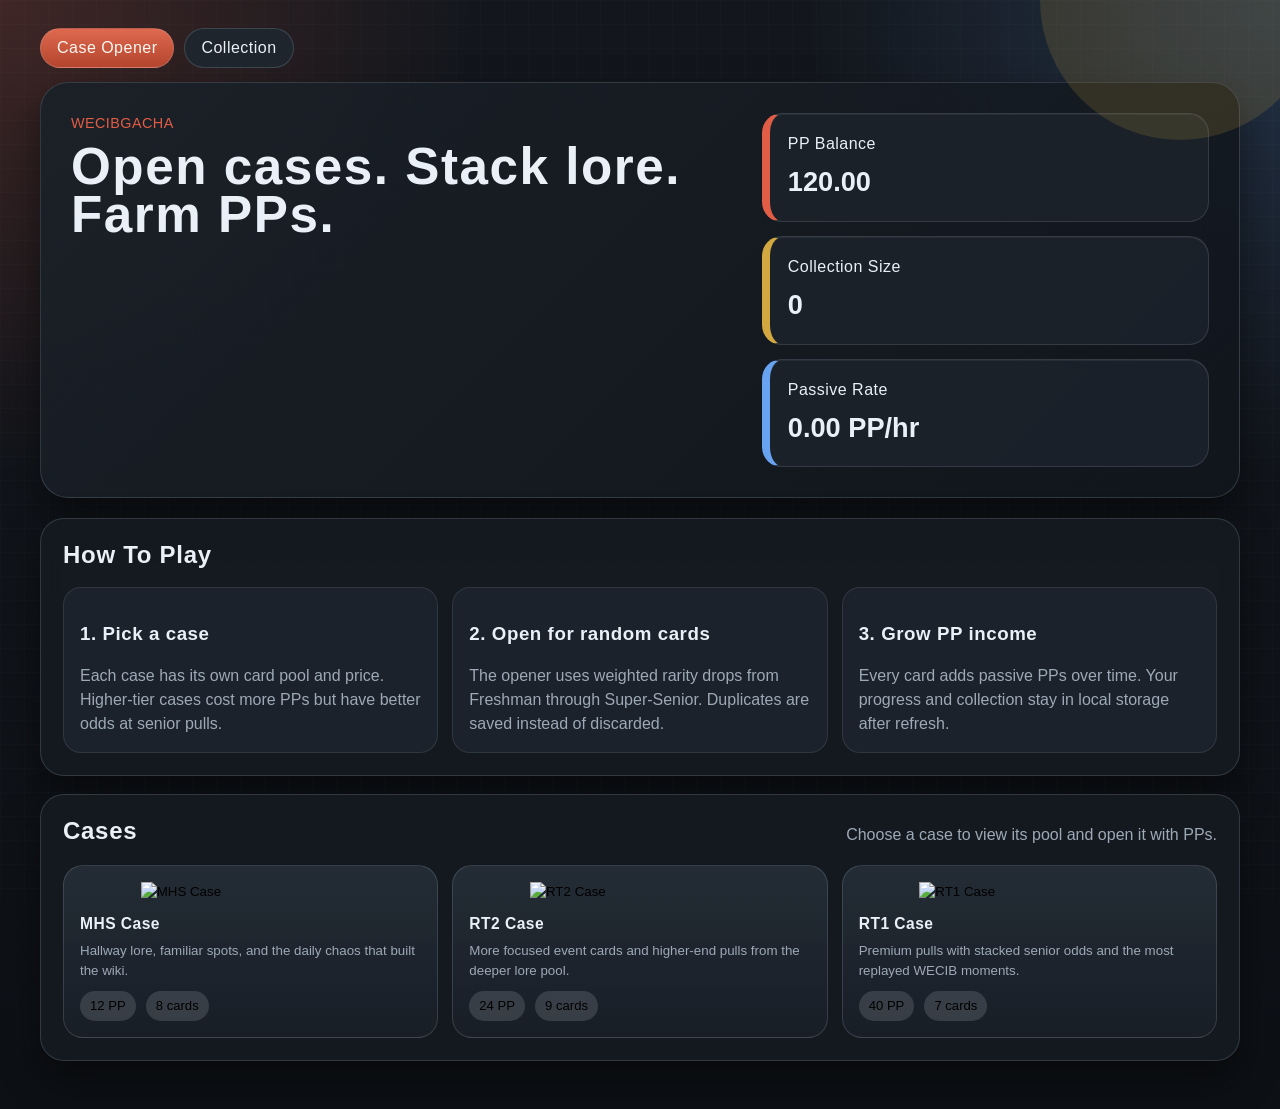
==== index.html @ c0d9b99e "first commit" ====
<!DOCTYPE html>
<html lang="en">
<head>
  <meta charset="UTF-8">
  <meta name="viewport" content="width=device-width, initial-scale=1.0">
  <title>WECIB GACHA</title>
  <link rel="stylesheet" href="style.css">
</head>
<body>
  <div id="app">
    <nav class="top-nav">
      <a class="nav-link is-active" href="index.html">Case Opener</a>
      <a class="nav-link" href="collection.html">Collection</a>
    </nav>

    <header class="hero">
      <div class="hero-copy">
        <p class="eyebrow">WECIBGacha</p>
        <h1>Open cases. Stack lore. Farm PPs.</h1>
      </div>

      <div class="hero-stats">
        <article class="stat-card accent-red">
          <span class="stat-label">PP Balance</span>
          <strong id="balance">120.00</strong>
        </article>
        <article class="stat-card accent-gold">
          <span class="stat-label">Collection Size</span>
          <strong id="inventoryCount">0</strong>
        </article>
        <article class="stat-card accent-blue">
          <span class="stat-label">Passive Rate</span>
          <strong><span id="incomeRate">0.00</span> PP/hr</strong>
        </article>
      </div>
    </header>

    <main class="dashboard">
      <section class="panel tutorial-panel">
        <div class="panel-header">
          <h2>How To Play</h2>
        </div>
        <div class="tutorial-grid">
          <article>
            <h3>1. Pick a case</h3>
            <p>Each case has its own card pool and price. Higher-tier cases cost more PPs but have better odds at senior pulls.</p>
          </article>
          <article>
            <h3>2. Open for random cards</h3>
            <p>The opener uses weighted rarity drops from Freshman through Super-Senior. Duplicates are saved instead of discarded.</p>
          </article>
          <article>
            <h3>3. Grow PP income</h3>
            <p>Every card adds passive PPs over time. Your progress and collection stay in local storage after refresh.</p>
          </article>
        </div>
      </section>

      <section class="panel case-select">
        <div class="panel-header">
          <h2>Cases</h2>
          <p>Choose a case to view its pool and open it with PPs.</p>
        </div>
        <div class="cases" id="cases"></div>
      </section>

      <section class="panel opener-section" id="openerSection" hidden>
        <div class="panel-header split-header">
          <div>
            <h2 id="selectedCaseName"></h2>
            <p id="selectedCaseFlavor" class="case-flavor"></p>
          </div>
          <div class="selected-case-meta">
            <span>Price: <strong><span id="selectedCasePrice"></span> PP</strong></span>
          </div>
        </div>

        <div class="drop-rates-wrap">
          <h3>Drop Rates</h3>
          <div class="drop-rates" id="dropRates"></div>
        </div>

        <p class="status-message" id="statusMessage">Pick a case to start opening.</p>

        <div class="roulette-container">
          <div class="roulette-marker"></div>
          <div class="roulette-strip" id="rouletteStrip"></div>
        </div>

        <div class="controls">
          <button id="openBtn" class="btn btn-open">Open Case</button>
          <button id="backBtn" class="btn btn-back">Back To Cases</button>
        </div>

        <div class="won-item" id="wonItem" hidden>
          <h3>Latest Pull</h3>
          <div class="won-item-card" id="wonItemCard"></div>
        </div>
      </section>
    </main>
  </div>
  <script src="storage.js"></script>
  <script src="case.js"></script>
</body>
</html>
---- style.css ----
:root {
  --bg: #111418;
  --surface: rgba(22, 27, 33, 0.9);
  --surface-strong: rgba(28, 34, 42, 0.96);
  --ink: #eaf0f7;
  --muted: #9da9b7;
  --line: rgba(183, 200, 219, 0.18);
  --shadow: 0 18px 40px rgba(0, 0, 0, 0.45);
  --red: #e15d45;
  --gold: #d3a841;
  --blue: #68a3f2;
}

* {
  box-sizing: border-box;
}

body {
  margin: 0;
  min-height: 100vh;
  color: var(--ink);
  font-family: Verdana, Geneva, sans-serif;
  background:
    radial-gradient(circle at top left, rgba(225, 93, 69, 0.22), transparent 28%),
    radial-gradient(circle at top right, rgba(104, 163, 242, 0.2), transparent 28%),
    linear-gradient(180deg, #13171d 0%, #0d1015 100%);
}

body::before {
  content: '';
  position: fixed;
  inset: 0;
  pointer-events: none;
  background-image: linear-gradient(rgba(234, 240, 247, 0.04) 1px, transparent 1px), linear-gradient(90deg, rgba(234, 240, 247, 0.04) 1px, transparent 1px);
  background-size: 24px 24px;
  opacity: 0.45;
}

#app {
  position: relative;
  width: min(1200px, calc(100% - 32px));
  margin: 0 auto;
  padding: 28px 0 48px;
}

.top-nav {
  display: flex;
  gap: 10px;
  margin-bottom: 14px;
}

.nav-link {
  padding: 10px 16px;
  border: 1px solid rgba(183, 200, 219, 0.2);
  border-radius: 999px;
  color: var(--ink);
  text-decoration: none;
  background: rgba(31, 38, 46, 0.92);
  font-family: Impact, Haettenschweiler, 'Arial Narrow Bold', sans-serif;
  letter-spacing: 0.03em;
}

.nav-link.is-active {
  background: linear-gradient(180deg, #de694e, #b4452e);
  color: #fff7f2;
}

h1,
h2,
h3,
h4,
.eyebrow,
.stat-label,
.btn {
  font-family: Impact, Haettenschweiler, 'Arial Narrow Bold', sans-serif;
  letter-spacing: 0.03em;
}

p,
span,
strong,
button {
  line-height: 1.5;
}

.hero {
  display: grid;
  grid-template-columns: 1.5fr 1fr;
  gap: 20px;
  padding: 30px;
  border: 1px solid var(--line);
  border-radius: 28px;
  background: linear-gradient(135deg, rgba(27, 33, 40, 0.96), rgba(17, 22, 29, 0.98));
  box-shadow: var(--shadow);
  overflow: hidden;
}

.hero::after {
  content: '';
  position: absolute;
  top: -140px;
  right: -80px;
  width: 280px;
  height: 280px;
  border-radius: 50%;
  background: rgba(211, 168, 65, 0.16);
}

.eyebrow {
  margin: 0 0 8px;
  color: var(--red);
  font-size: 0.9rem;
  text-transform: uppercase;
}

.hero h1 {
  margin: 0;
  font-size: clamp(2.4rem, 4vw, 4.4rem);
  line-height: 0.95;
}

.hero-text {
  max-width: 58ch;
  margin: 16px 0 0;
  color: var(--muted);
}

.hero-stats {
  display: grid;
  gap: 14px;
  align-content: center;
}

.stat-card {
  padding: 18px;
  border-radius: 20px;
  border: 1px solid rgba(183, 200, 219, 0.16);
  background: var(--surface-strong);
  box-shadow: inset 0 1px 0 rgba(255, 255, 255, 0.06);
}

.stat-card strong {
  display: block;
  margin-top: 6px;
  font-size: 1.7rem;
}

.accent-red {
  border-left: 8px solid var(--red);
}

.accent-gold {
  border-left: 8px solid var(--gold);
}

.accent-blue {
  border-left: 8px solid var(--blue);
}

.dashboard {
  display: grid;
  grid-template-columns: repeat(12, minmax(0, 1fr));
  gap: 18px;
  margin-top: 20px;
}

.panel {
  padding: 22px;
  border: 1px solid var(--line);
  border-radius: 24px;
  background: var(--surface);
  box-shadow: var(--shadow);
  backdrop-filter: blur(10px);
}

.tutorial-panel {
  grid-column: span 12;
}

.case-select,
.opener-section {
  grid-column: span 12;
}

.collection-section {
  grid-column: span 12;
}

.panel-header {
  display: flex;
  justify-content: space-between;
  gap: 16px;
  align-items: flex-start;
  margin-bottom: 18px;
}

.panel-header h2,
.panel-header h3 {
  margin: 0;
}

.panel-header p,
.case-flavor,
.collection-foot,
.status-message,
.tutorial-grid p,
.case-card-copy p,
.card-description,
.collection-empty {
  margin: 6px 0 0;
  color: var(--muted);
}

.split-header {
  align-items: center;
}

.tutorial-grid {
  display: grid;
  grid-template-columns: repeat(3, minmax(0, 1fr));
  gap: 14px;
}

.tutorial-grid article {
  padding: 16px;
  border-radius: 18px;
  background: rgba(36, 44, 54, 0.55);
  border: 1px solid rgba(183, 200, 219, 0.12);
}

.cases {
  display: grid;
  grid-template-columns: repeat(auto-fit, minmax(220px, 1fr));
  gap: 14px;
}

.case-card {
  display: grid;
  gap: 10px;
  padding: 16px;
  text-align: left;
  border: 1px solid rgba(183, 200, 219, 0.18);
  border-radius: 20px;
  background: linear-gradient(180deg, rgba(38, 46, 56, 0.9), rgba(25, 31, 39, 0.94));
  cursor: pointer;
  transition: transform 180ms ease, box-shadow 180ms ease, border-color 180ms ease;
}

.case-card:hover,
.case-card:focus-visible,
.btn:hover,
.btn:focus-visible {
  transform: translateY(-3px);
  box-shadow: 0 14px 24px rgba(0, 0, 0, 0.35);
  border-color: rgba(225, 93, 69, 0.5);
}

.case-icon {
  width: 100%;
  max-width: 220px;
  margin: 0 auto;
  object-fit: contain;
}

.case-card-copy h3,
.display-card h4 {
  margin: 0;
}

.case-card-copy h3,
.display-card h4,
.collection-case,
#selectedCaseName,
#selectedCasePrice,
.item-name,
.won-item-name {
  color: var(--ink);
}

.case-card-meta,
.card-stats,
.collection-card-top,
.selected-case-meta {
  display: flex;
  flex-wrap: wrap;
  gap: 10px;
}

.case-card-meta span,
.card-stats span,
.collection-case,
.copy-count,
.drop-pill {
  padding: 5px 10px;
  border-radius: 999px;
  background: rgba(234, 240, 247, 0.14);
  font-size: 0.82rem;
}

.drop-rates-wrap {
  margin-bottom: 14px;
}

.drop-rates {
  display: flex;
  flex-wrap: wrap;
  gap: 8px;
  margin-top: 10px;
}

.status-message {
  min-height: 24px;
}

.roulette-container {
  position: relative;
  width: 100%;
  height: 140px;
  margin-top: 12px;
  overflow: hidden;
  border-radius: 20px;
  border: 1px solid rgba(183, 200, 219, 0.2);
  background: linear-gradient(180deg, rgba(34, 41, 51, 0.96), rgba(22, 28, 36, 0.96));
}

.roulette-marker {
  position: absolute;
  top: 0;
  left: 50%;
  z-index: 5;
  width: 4px;
  height: 100%;
  transform: translateX(-50%);
  background: #f5a623;
  box-shadow: 0 0 10px rgba(245, 166, 35, 0.28);
}

.roulette-strip {
  display: flex;
  position: absolute;
  top: 0;
  left: 0;
  height: 100%;
}

.roulette-item {
  flex-shrink: 0;
  width: 140px;
  min-width: 140px;
  height: 100%;
  display: flex;
  flex-direction: column;
  align-items: center;
  justify-content: center;
  padding: 8px;
  text-align: center;
}

.display-card {
  display: grid;
  grid-template-columns: 74px 1fr;
  gap: 14px;
  align-items: start;
  padding: 14px;
  border-radius: 18px;
  border: 1px solid rgba(183, 200, 219, 0.18);
  min-height: 124px;
}

.display-card.compact {
  grid-template-columns: 54px 1fr;
  gap: 10px;
  min-height: 100px;
  padding: 10px;
}

.card-badge {
  display: grid;
  place-items: center;
  width: 74px;
  height: 74px;
  border-radius: 20px;
  background: rgba(20, 26, 33, 0.82);
  border: 1px solid rgba(183, 200, 219, 0.16);
  box-shadow: inset 0 1px 0 rgba(255, 255, 255, 0.08);
}

.display-card.compact .card-badge {
  width: 54px;
  height: 54px;
  border-radius: 16px;
}

.item-icon {
  display: grid;
  place-items: center;
  width: 72px;
  height: 72px;
  border-radius: 18px;
  margin-bottom: 6px;
  border: 1px solid rgba(183, 200, 219, 0.16);
  background: rgba(20, 26, 33, 0.82);
  box-shadow: inset 0 1px 0 rgba(255, 255, 255, 0.08);
  font-family: Impact, Haettenschweiler, 'Arial Narrow Bold', sans-serif;
  font-size: 1.3rem;
}

.item-icon-large {
  width: 94px;
  height: 94px;
  margin: 8px auto 10px;
  font-size: 1.8rem;
}

.card-badge span {
  font-family: Impact, Haettenschweiler, 'Arial Narrow Bold', sans-serif;
  font-size: 1.4rem;
}

.display-card.compact .card-badge span {
  font-size: 1.1rem;
}

.card-rarity {
  margin: 0 0 4px;
  text-transform: uppercase;
  font-size: 0.72rem;
  letter-spacing: 0.08em;
}

.card-description,
.won-item-description {
  font-size: 0.88rem;
}

.item-name {
  font-size: 0.7rem;
  font-weight: bold;
  line-height: 1.2;
  max-width: 120px;
  overflow: hidden;
  text-overflow: ellipsis;
  white-space: nowrap;
}

.won-item-card {
  padding: 18px;
  border: 1px solid rgba(183, 200, 219, 0.18);
  text-align: center;
}

.won-rarity,
.won-item-meta,
.won-item-stats {
  font-size: 0.82rem;
}

.won-item-name {
  max-width: none;
  font-size: 1.1rem;
  white-space: normal;
}

.controls {
  display: flex;
  gap: 12px;
  margin-top: 16px;
}

.btn {
  padding: 12px 18px;
  border: 1px solid rgba(183, 200, 219, 0.22);
  border-radius: 999px;
  cursor: pointer;
  transition: transform 180ms ease, box-shadow 180ms ease, border-color 180ms ease;
}

.btn:disabled {
  opacity: 0.6;
  cursor: not-allowed;
  transform: none;
  box-shadow: none;
}

.btn-open {
  background: linear-gradient(180deg, #de694e, #b4452e);
  color: #fff8f0;
}

.btn-back,
.btn-secondary {
  background: rgba(35, 42, 51, 0.92);
  color: var(--ink);
}

.won-item {
  margin-top: 20px;
  animation: result-pop 320ms ease;
}

.won-item h3 {
  margin: 0 0 10px;
}

.won-item-card,
.collection-card {
  border-radius: 22px;
  overflow: hidden;
}

.collection-grid {
  display: grid;
  grid-template-columns: repeat(auto-fit, minmax(220px, 1fr));
  gap: 14px;
}

.collection-card {
  padding: 14px;
  border: 1px solid rgba(183, 200, 219, 0.18);
}

.collection-card-top {
  justify-content: space-between;
  margin-bottom: 10px;
}

.collection-foot {
  font-size: 0.78rem;
}

.collection-actions {
  margin-top: 10px;
}

.sell-value {
  margin: 0;
  font-size: 0.82rem;
  color: var(--muted);
}

.collection-buttons {
  display: flex;
  gap: 8px;
  margin-top: 8px;
}

.btn-sell-one,
.btn-sell-all {
  flex: 1;
  padding: 10px 12px;
  font-size: 0.78rem;
}

.rarity-freshman {
  background: linear-gradient(180deg, #233046, #1c2738);
}

.rarity-sophomore {
  background: linear-gradient(180deg, #1f3a2d, #182f24);
}

.rarity-junior {
  background: linear-gradient(180deg, #24395d, #1d2f4f);
}

.rarity-senior {
  background: linear-gradient(180deg, #4d3322, #3f2a1d);
}

.rarity-superSenior {
  background: linear-gradient(180deg, #574621, #473919);
}

.rarity-freshman .card-rarity,
.rarity-freshman .card-badge span {
  color: #3259a8;
}

.rarity-sophomore .card-rarity,
.rarity-sophomore .card-badge span {
  color: #3b7a2f;
}

.rarity-junior .card-rarity,
.rarity-junior .card-badge span {
  color: #1742b8;
}

.rarity-senior .card-rarity,
.rarity-senior .card-badge span {
  color: #b34d13;
}

.rarity-superSenior .card-rarity,
.rarity-superSenior .card-badge span,
.rarity-superSenior .item-icon {
  color: #8b5e00;
}

.rarity-freshman .item-name,
.rarity-freshman .won-rarity,
.rarity-freshman .won-item-name {
  color: #3259a8;
}

.rarity-sophomore .item-name,
.rarity-sophomore .won-rarity,
.rarity-sophomore .won-item-name {
  color: #3b7a2f;
}

.rarity-junior .item-name,
.rarity-junior .won-rarity,
.rarity-junior .won-item-name {
  color: #1742b8;
}

.rarity-senior .item-name,
.rarity-senior .won-rarity,
.rarity-senior .won-item-name {
  color: #b34d13;
}

.rarity-superSenior .item-name,
.rarity-superSenior .won-rarity,
.rarity-superSenior .won-item-name {
  color: #8b5e00;
}

@keyframes result-pop {
  from {
    opacity: 0;
    transform: translateY(10px) scale(0.98);
  }

  to {
    opacity: 1;
    transform: translateY(0) scale(1);
  }
}

@media (max-width: 980px) {
  .hero,
  .dashboard {
    grid-template-columns: 1fr;
  }

  .case-select,
  .opener-section,
  .collection-section,
  .tutorial-panel {
    grid-column: span 1;
  }

  .tutorial-grid {
    grid-template-columns: 1fr;
  }
}

@media (max-width: 640px) {
  #app {
    width: min(100% - 20px, 1200px);
    padding-top: 18px;
  }

  .hero,
  .panel {
    padding: 18px;
    border-radius: 20px;
  }

  .controls,
  .panel-header,
  .split-header {
    flex-direction: column;
    align-items: stretch;
  }

  .collection-buttons {
    flex-direction: column;
  }

  .roulette-container {
    height: 140px;
  }

  .display-card,
  .display-card.compact {
    grid-template-columns: 56px 1fr;
  }

  .card-badge,
  .display-card.compact .card-badge {
    width: 56px;
    height: 56px;
  }
}
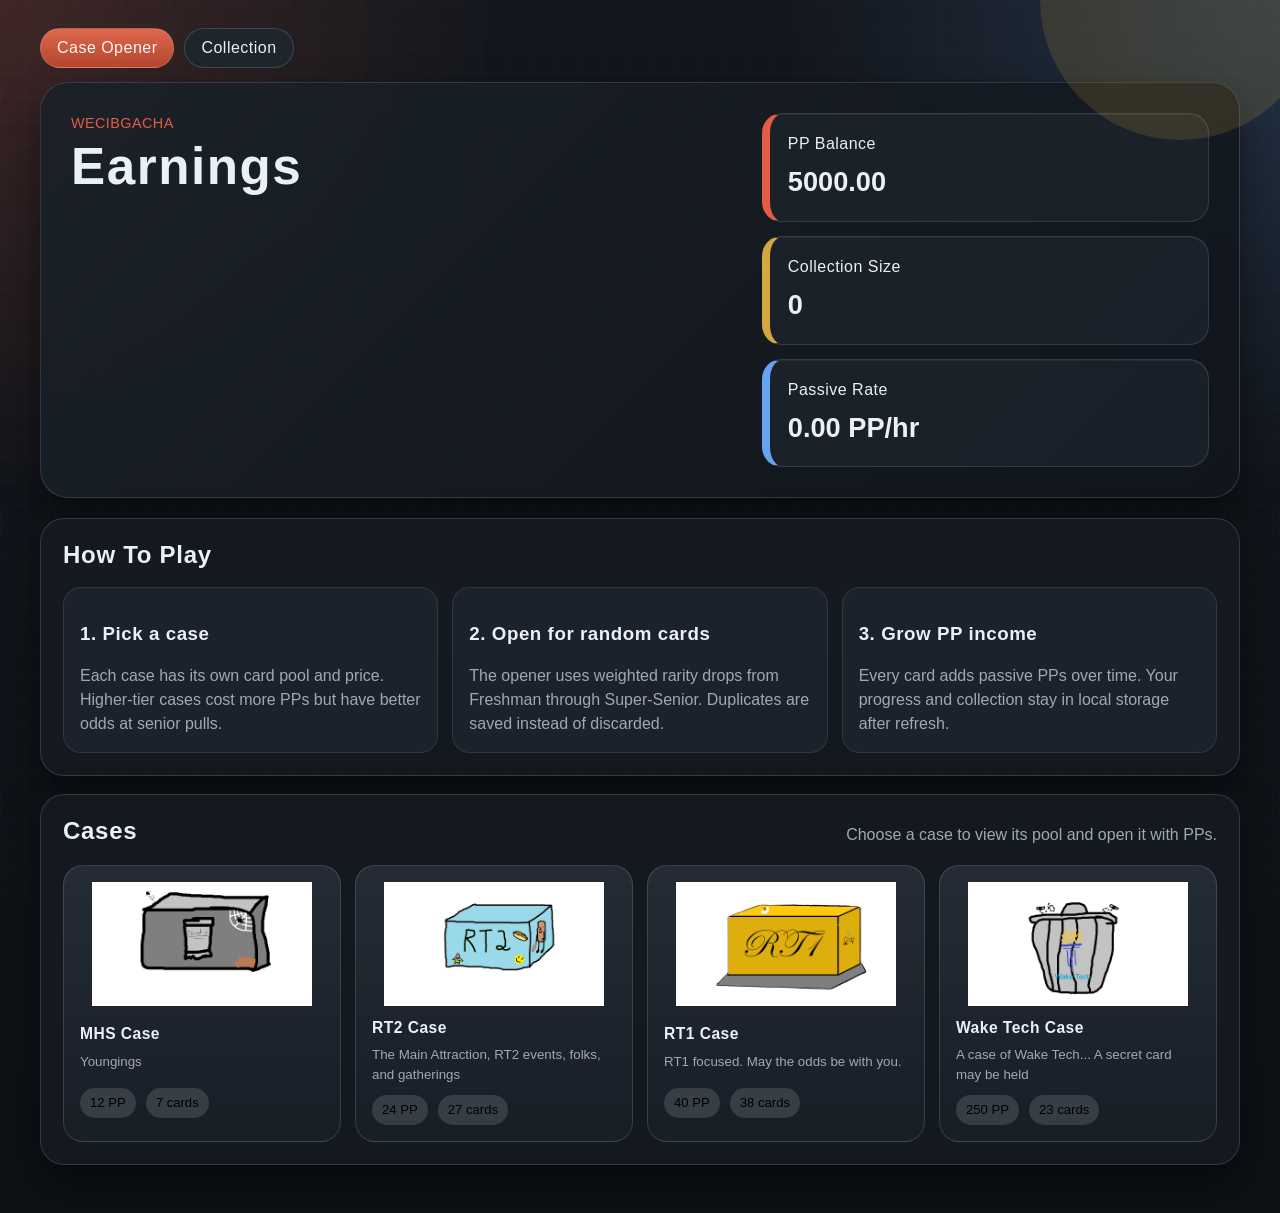
==== commit b6a05b74: "cards" ====
--- a/index.html
+++ b/index.html
@@ -17,7 +17,7 @@
     <header class="hero">
       <div class="hero-copy">
         <p class="eyebrow">WECIBGacha</p>
-        <h1>Open cases. Stack lore. Farm PPs.</h1>
+        <h1>Earnings</h1>
       </div>
 
       <div class="hero-stats">
--- a/style.css
+++ b/style.css
@@ -356,6 +356,22 @@
   text-align: center;
 }
 
+.roulette-item .item-template {
+  display: none;
+  width: 100%;
+  height: 100%;
+  object-fit: contain;
+}
+
+.roulette-strip.spinning .roulette-item .item-icon,
+.roulette-strip.spinning .roulette-item .item-name {
+  display: none;
+}
+
+.roulette-strip.spinning .roulette-item .item-template {
+  display: block;
+}
+
 .display-card {
   display: grid;
   grid-template-columns: 74px 1fr;
@@ -510,18 +526,146 @@
 
 .collection-grid {
   display: grid;
-  grid-template-columns: repeat(auto-fit, minmax(220px, 1fr));
+  grid-template-columns: repeat(auto-fill, minmax(234px, 1fr));
   gap: 14px;
 }
 
 .collection-card {
-  padding: 14px;
-  border: 1px solid rgba(183, 200, 219, 0.18);
+  position: relative;
+  display: block;
+  background: transparent;
+  border: none;
+  padding: 0;
+  cursor: pointer;
+}
+
+.collection-card:hover .card-overlay,
+.collection-card:focus-within .card-overlay {
+  opacity: 1;
+}
+
+.card-overlay {
+  position: absolute;
+  inset: 0;
+  border-radius: 6%;
+  background: rgba(0, 0, 0, 0.62);
+  display: flex;
+  flex-direction: column;
+  align-items: center;
+  justify-content: center;
+  gap: 10px;
+  opacity: 0;
+  transition: opacity 180ms ease;
+}
+
+.card-overlay .copy-count {
+  font-size: 1.3rem;
+  font-weight: bold;
+  color: #fff;
+  background: rgba(255,255,255,0.15);
+}
+
+.card-overlay .collection-buttons {
+  display: flex;
+  flex-direction: column;
+  gap: 6px;
+  width: 80%;
+}
+
+.card-overlay .btn {
+  padding: 8px 10px;
+  font-size: 0.78rem;
+  width: 100%;
+}
+
+.tcg-card {
+  position: relative;
+  width: 100%;
+  aspect-ratio: 5 / 7;
+  border-radius: 6%;
+  overflow: hidden;
+  container-type: inline-size;
+}
+
+.tcg-template {
+  position: absolute;
+  inset: 0;
+  width: 100%;
+  height: 100%;
+  object-fit: fill;
+  display: block;
+}
+
+.tcg-art-area {
+  position: absolute;
+  top: 10%;
+  left: 7%;
+  right: 7%;
+  height: 54%;
+  display: flex;
+  align-items: center;
+  justify-content: center;
+}
+
+.tcg-art-initials {
+  font-family: Impact, Haettenschweiler, 'Arial Narrow Bold', sans-serif;
+  font-size: 18cqi;
+  color: rgba(255, 255, 255, 0.55);
+  text-shadow: 0 2px 10px rgba(0, 0, 0, 0.6);
+  line-height: 1;
+}
+
+.tcg-text-area {
+  position: absolute;
+  top: 70%;
+  left: 10%;
+  right: 10%;
+  bottom: 10%;
+  display: flex;
+  flex-direction: column;
+  justify-content: center;
+  gap: 2px;
+  overflow: hidden;
+}
+
+.tcg-name {
+  margin: 0;
+  font-size: 7cqi;
+  color: #111;
+  line-height: 1.2;
+  white-space: nowrap;
+  overflow: hidden;
+  text-overflow: ellipsis;
+  font-weight: bold;
+}
+
+.tcg-desc {
+  margin: 0;
+  font-size: 5.5cqi;
+  color: #333;
+  line-height: 1.25;
+  display: -webkit-box;
+  -webkit-line-clamp: 2;
+  -webkit-box-orient: vertical;
+  overflow: hidden;
+}
+
+.tcg-stats {
+  font-size: 5.5cqi;
+  color: #222;
+  font-weight: bold;
+  margin-top: 2px;
+}
+
+.collection-card-meta {
+  display: flex;
+  flex-direction: column;
+  gap: 6px;
 }
 
 .collection-card-top {
   justify-content: space-between;
-  margin-bottom: 10px;
+  margin-bottom: 0;
 }
 
 .collection-foot {
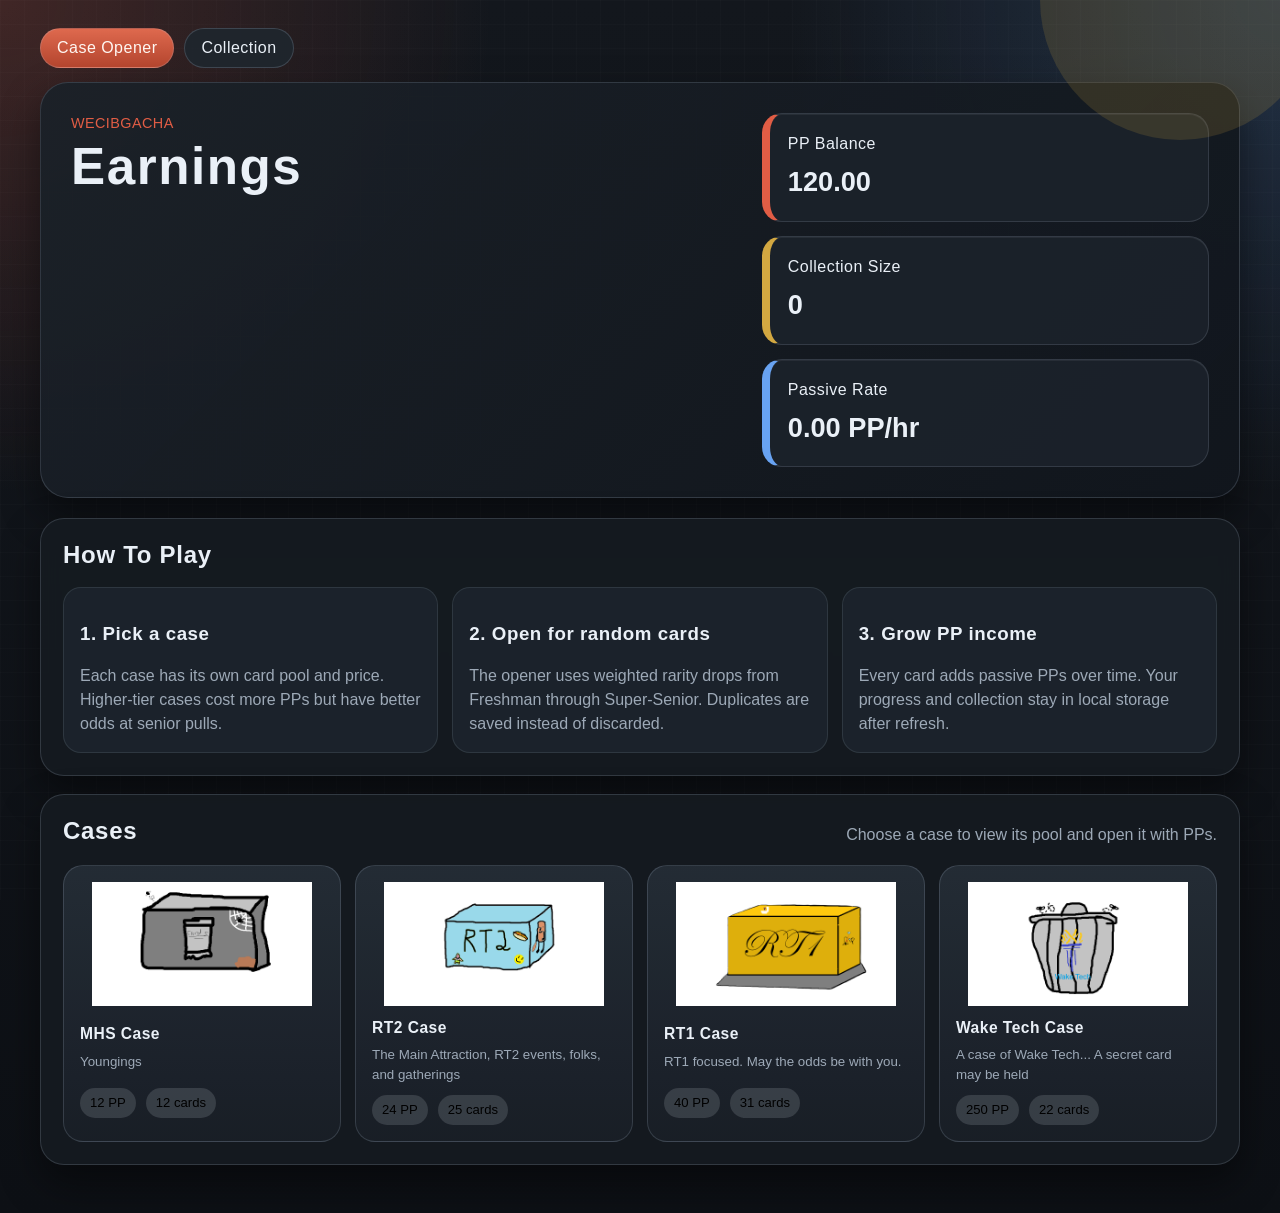
==== commit e09f0951: "freshmen added to MHS" ====
--- a/index.html
+++ b/index.html
@@ -6,6 +6,15 @@
   <meta name="viewport" content="width=device-width, initial-scale=1.0">
   <title>WECIB GACHA</title>
   <link rel="stylesheet" href="style.css">
+  <link rel="preload" as="image" href="Images/templates/FreshmanCardTemplate.png">
+  <link rel="preload" as="image" href="Images/templates/SophomoreCardTemplate.png">
+  <link rel="preload" as="image" href="Images/templates/JuniorCardTemplate.png">
+  <link rel="preload" as="image" href="Images/templates/SeniorCardTemplate.png">
+  <link rel="preload" as="image" href="Images/templates/Super-SeniorCardTemplate.png">
+  <link rel="preload" as="image" href="images/mhsCrate.png">
+  <link rel="preload" as="image" href="images/rt1Crate.png">
+  <link rel="preload" as="image" href="images/rt2Crate.png">
+  <link rel="preload" as="image" href="images/WakeTechCrate (1).png">
 </head>
 <body>
   <div id="app">
--- a/style.css
+++ b/style.css
@@ -354,6 +354,7 @@
   justify-content: center;
   padding: 8px;
   text-align: center;
+  position: relative;
 }
 
 .roulette-item .item-template {
@@ -363,12 +364,29 @@
   object-fit: contain;
 }
 
+.roulette-item .item-card-img {
+  display: none;
+  position: absolute;
+  top: 50%;
+  left: 50%;
+  transform: translate(-50%, -50%);
+  width: 55%;
+  height: 55%;
+  object-fit: contain;
+  pointer-events: none;
+  z-index: 3;
+}
+
 .roulette-strip.spinning .roulette-item .item-icon,
 .roulette-strip.spinning .roulette-item .item-name {
   display: none;
 }
 
 .roulette-strip.spinning .roulette-item .item-template {
+  display: block;
+}
+
+.roulette-strip.spinning .roulette-item .item-card-img {
   display: block;
 }
 
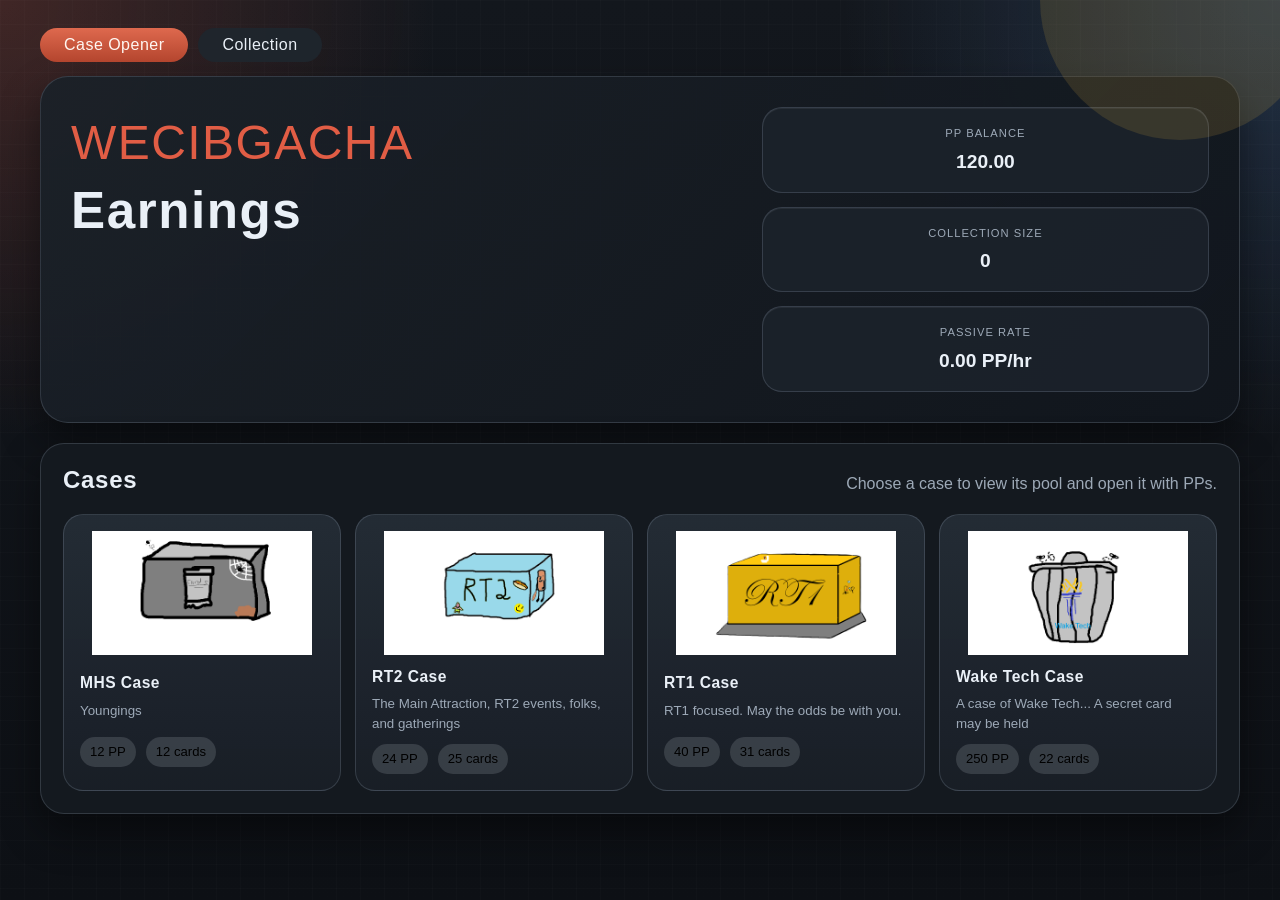
==== commit c8e8c395: "fixed up the collection page" ====
--- a/index.html
+++ b/index.html
@@ -6,15 +6,6 @@
   <meta name="viewport" content="width=device-width, initial-scale=1.0">
   <title>WECIB GACHA</title>
   <link rel="stylesheet" href="style.css">
-  <link rel="preload" as="image" href="Images/templates/FreshmanCardTemplate.png">
-  <link rel="preload" as="image" href="Images/templates/SophomoreCardTemplate.png">
-  <link rel="preload" as="image" href="Images/templates/JuniorCardTemplate.png">
-  <link rel="preload" as="image" href="Images/templates/SeniorCardTemplate.png">
-  <link rel="preload" as="image" href="Images/templates/Super-SeniorCardTemplate.png">
-  <link rel="preload" as="image" href="images/mhsCrate.png">
-  <link rel="preload" as="image" href="images/rt1Crate.png">
-  <link rel="preload" as="image" href="images/rt2Crate.png">
-  <link rel="preload" as="image" href="images/WakeTechCrate (1).png">
 </head>
 <body>
   <div id="app">
@@ -46,26 +37,6 @@
     </header>
 
     <main class="dashboard">
-      <section class="panel tutorial-panel">
-        <div class="panel-header">
-          <h2>How To Play</h2>
-        </div>
-        <div class="tutorial-grid">
-          <article>
-            <h3>1. Pick a case</h3>
-            <p>Each case has its own card pool and price. Higher-tier cases cost more PPs but have better odds at senior pulls.</p>
-          </article>
-          <article>
-            <h3>2. Open for random cards</h3>
-            <p>The opener uses weighted rarity drops from Freshman through Super-Senior. Duplicates are saved instead of discarded.</p>
-          </article>
-          <article>
-            <h3>3. Grow PP income</h3>
-            <p>Every card adds passive PPs over time. Your progress and collection stay in local storage after refresh.</p>
-          </article>
-        </div>
-      </section>
-
       <section class="panel case-select">
         <div class="panel-header">
           <h2>Cases</h2>
--- a/style.css
+++ b/style.css
@@ -9,6 +9,11 @@
   --red: #e15d45;
   --gold: #d3a841;
   --blue: #68a3f2;
+  --freshman-color: #3259a8;
+  --sophomore-color: #3b7a2f; 
+  --junior-color: #1742b8; 
+  --senior-color: #b34d13; 
+  --superSenior-color: #d3a841;
 }
 
 * {
@@ -109,7 +114,7 @@
 .eyebrow {
   margin: 0 0 8px;
   color: var(--red);
-  font-size: 0.9rem;
+  font-size: 3rem;
   text-transform: uppercase;
 }
 
@@ -171,10 +176,6 @@
   background: var(--surface);
   box-shadow: var(--shadow);
   backdrop-filter: blur(10px);
-}
-
-.tutorial-panel {
-  grid-column: span 12;
 }
 
 .case-select,
@@ -354,7 +355,6 @@
   justify-content: center;
   padding: 8px;
   text-align: center;
-  position: relative;
 }
 
 .roulette-item .item-template {
@@ -364,29 +364,12 @@
   object-fit: contain;
 }
 
-.roulette-item .item-card-img {
-  display: none;
-  position: absolute;
-  top: 50%;
-  left: 50%;
-  transform: translate(-50%, -50%);
-  width: 55%;
-  height: 55%;
-  object-fit: contain;
-  pointer-events: none;
-  z-index: 3;
-}
-
 .roulette-strip.spinning .roulette-item .item-icon,
 .roulette-strip.spinning .roulette-item .item-name {
   display: none;
 }
 
 .roulette-strip.spinning .roulette-item .item-template {
-  display: block;
-}
-
-.roulette-strip.spinning .roulette-item .item-card-img {
   display: block;
 }
 
@@ -856,4 +839,230 @@
     width: 56px;
     height: 56px;
   }
+}
+
+/* Centered Navigation */
+.nav-container {
+    display: flex;
+    justify-content: center;
+    margin-bottom: 2rem;
+}
+
+.nav-pill {
+    background: var(--surface-strong);
+    padding: 6px;
+    border-radius: 999px;
+    border: 1px solid var(--line);
+    display: flex;
+    gap: 5px;
+}
+
+.nav-link {
+    padding: 8px 24px;
+    border: none; /* Removed individual borders */
+    border-radius: 999px;
+    transition: all 0.2s ease;
+}
+
+/* Hero Grid Layout */
+.hero-grid {
+    display: grid;
+    grid-template-columns: 1.4fr 1fr;
+    gap: 20px;
+    margin-bottom: 20px;
+}
+
+.glass-card {
+    background: linear-gradient(145deg, rgba(30, 30, 34, 0.9), rgba(22, 22, 25, 0.95));
+    border: 1px solid var(--line);
+    backdrop-filter: blur(12px);
+    border-radius: 28px;
+    padding: 30px;
+}
+
+.hero-banner {
+    display: flex;
+    flex-direction: column;
+    justify-content: center;
+}
+
+/* Stats Styling */
+.stats-column {
+    display: flex;
+    flex-direction: column;
+    gap: 15px;
+}
+
+.mini-stats-grid {
+    display: grid;
+    grid-template-columns: repeat(3, 1fr);
+    gap: 10px;
+}
+
+.stat-card {
+    background: var(--surface-strong);
+    padding: 15px;
+    border-radius: 20px;
+    text-align: center;
+    border: 1px solid var(--line);
+}
+
+.stat-card strong {
+    font-size: 1.2rem;
+    display: block;
+}
+
+.stat-label {
+    font-size: 0.7rem;
+    color: var(--muted);
+    text-transform: uppercase;
+    letter-spacing: 1px;
+}
+
+/* Pie Chart CSS */
+.chart-container {
+    display: flex;
+    justify-content: center;
+    margin: 15px 0;
+}
+
+.doughnut-chart {
+    width: 100px;
+    height: 100px;
+    border-radius: 50%;
+    position: relative;
+    /* Gradient handled by JS */
+}
+
+.doughnut-chart::after {
+    content: "";
+    position: absolute;
+    inset: 20px;
+    background: #1c1c1f;
+    border-radius: 50%;
+}
+
+/* Search & Filters */
+.search-controls {
+    display: flex;
+    flex-wrap: wrap;
+    align-items: center;
+    justify-content: space-between;
+    gap: 20px;
+}
+
+.controls-group {
+    display: flex;
+    gap: 10px;
+    flex-wrap: wrap;
+}
+
+.search-wrapper input, .filter-select {
+    background: var(--surface-strong);
+    border: 1px solid var(--line);
+    color: var(--ink);
+    padding: 8px 15px;
+    border-radius: 10px;
+    font-size: 0.9rem;
+}
+
+/* Rarity Legend */
+.rarity-legend {
+    display: flex;
+    flex-wrap: wrap;
+    justify-content: center;
+    gap: 10px;
+    font-size: 0.65rem;
+    color: var(--muted);
+}
+
+.legend-item {
+    display: flex;
+    align-items: center;
+    gap: 4px;
+}
+
+.dot {
+    width: 8px;
+    height: 8px;
+    border-radius: 50%;
+}
+
+/* Responsive */
+@media (max-width: 900px) {
+    .hero-grid { grid-template-columns: 1fr; }
+}
+
+/* Layout for Header Content */
+.search-controls {
+  display: flex;
+  justify-content: space-between;
+  align-items: center;
+  gap: 20px;
+  width: 100%;
+}
+
+.search-section-left {
+  display: flex;
+  align-items: center;
+  gap: 24px; /* Space between "Collection" title and Search bar */
+  flex-grow: 1;
+}
+
+.search-wrapper {
+  flex-grow: 1;
+  max-width: 400px;
+}
+
+.search-wrapper input {
+  width: 100%;
+  background: rgba(255, 255, 255, 0.05);
+  border: 1px solid var(--line);
+  padding: 10px 16px;
+  border-radius: 12px;
+  color: var(--ink);
+  outline: none;
+}
+
+.search-wrapper input:focus {
+  border-color: var(--blue);
+}
+
+.controls-group {
+  display: flex;
+  gap: 12px;
+  flex-shrink: 0;
+}
+
+.filter-select {
+  background: var(--surface-strong);
+  border: 1px solid var(--line);
+  color: var(--ink);
+  padding: 8px 12px;
+  border-radius: 10px;
+  cursor: pointer;
+}
+
+.doughnut-chart {
+  width: 120px;
+  height: 120px;
+  border-radius: 50%;
+  position: relative;
+  /* Outer glow to make it pop */
+  box-shadow: 0 0 25px rgba(0, 0, 0, 0.5), 0 0 15px rgba(255, 255, 255, 0.03);
+  transition: transform 0.3s ease;
+}
+
+.doughnut-chart:hover {
+  transform: scale(1.05);
+}
+
+.doughnut-chart::after {
+  content: "";
+  position: absolute;
+  inset: 22px; /* Slightly thicker doughnut */
+  background: #1c1c1f;
+  border-radius: 50%;
+  /* Inner shadow for depth */
+  box-shadow: inset 0 0 12px rgba(0, 0, 0, 0.8), 0 0 5px rgba(255, 255, 255, 0.02);
 }
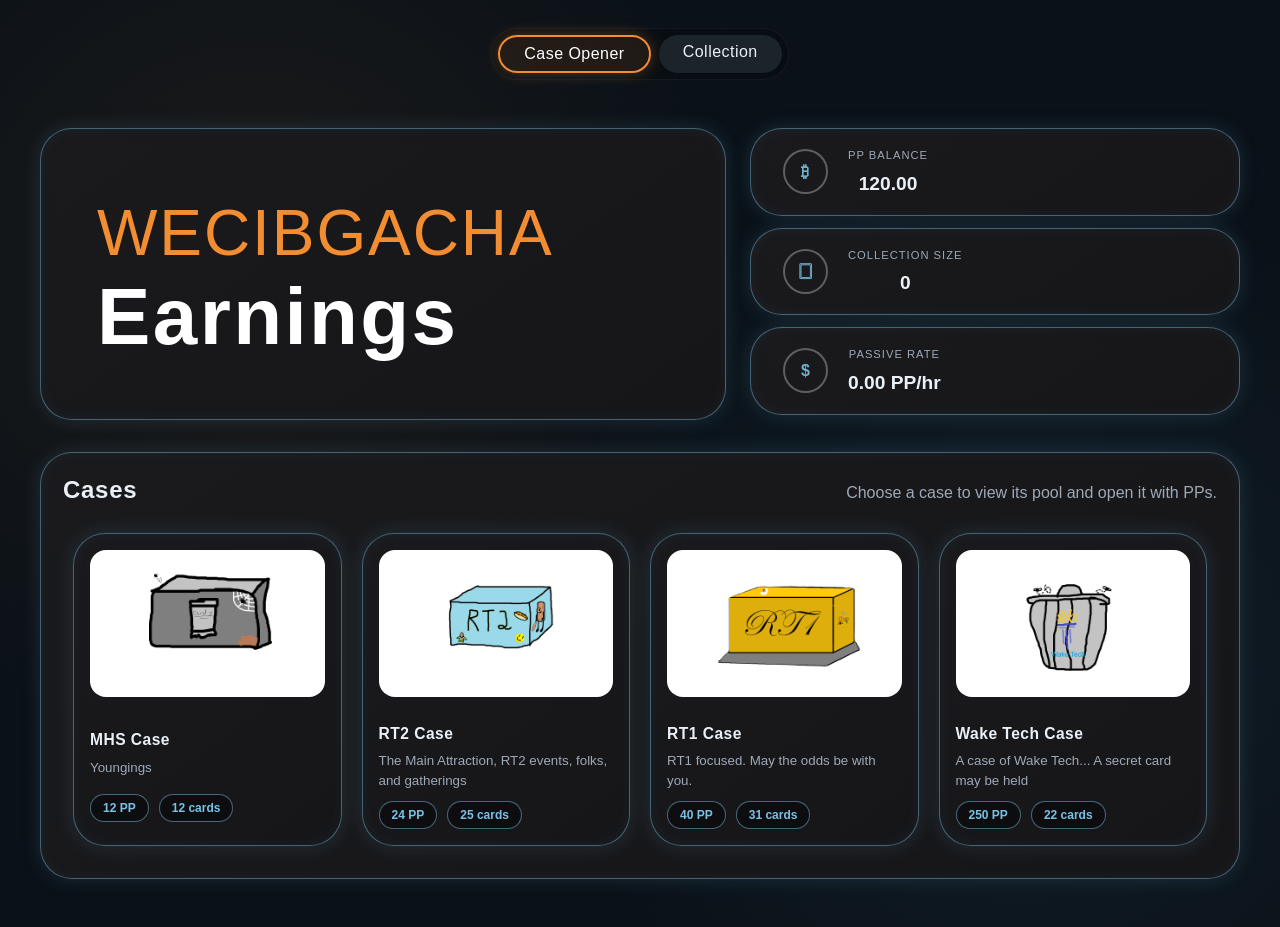
==== commit 83400a0a: "quick stash" ====
--- a/index.html
+++ b/index.html
@@ -6,80 +6,97 @@
   <meta name="viewport" content="width=device-width, initial-scale=1.0">
   <title>WECIB GACHA</title>
   <link rel="stylesheet" href="style.css">
+  <link rel="preload" as="image" href="Images/templates/FreshmanCardTemplate.png">
+  <link rel="preload" as="image" href="Images/templates/SophomoreCardTemplate.png">
+  <link rel="preload" as="image" href="Images/templates/JuniorCardTemplate.png">
+  <link rel="preload" as="image" href="Images/templates/SeniorCardTemplate.png">
+  <link rel="preload" as="image" href="Images/templates/Super-SeniorCardTemplate.png">
+  <link rel="preload" as="image" href="images/mhsCrate.png">
+  <link rel="preload" as="image" href="images/rt1Crate.png">
+  <link rel="preload" as="image" href="images/rt2Crate.png">
+  <link rel="preload" as="image" href="images/WakeTechCrate (1).png">
 </head>
 <body>
   <div id="app">
-    <nav class="top-nav">
-      <a class="nav-link is-active" href="index.html">Case Opener</a>
-      <a class="nav-link" href="collection.html">Collection</a>
+    <nav class="nav-container">
+        <div class="nav-pill">
+            <a class="nav-link is-active" href="index.html">Case Opener</a>
+            <a class="nav-link" href="collection.html">Collection</a>
+        </div>
     </nav>
 
-    <header class="hero">
-      <div class="hero-copy">
-        <p class="eyebrow">WECIBGacha</p>
-        <h1>Earnings</h1>
-      </div>
+    <header class="hero-grid">
+        <section class="hero-banner glow-cyan">
+            <p class="eyebrow">WECIBGacha</p>
+            <h1>Earnings</h1>
+            <div class="hero-accent-left"></div>
+            <div class="hero-accent-right"></div>
+        </section>
 
-      <div class="hero-stats">
-        <article class="stat-card accent-red">
-          <span class="stat-label">PP Balance</span>
-          <strong id="balance">120.00</strong>
-        </article>
-        <article class="stat-card accent-gold">
-          <span class="stat-label">Collection Size</span>
-          <strong id="inventoryCount">0</strong>
-        </article>
-        <article class="stat-card accent-blue">
-          <span class="stat-label">Passive Rate</span>
-          <strong><span id="incomeRate">0.00</span> PP/hr</strong>
-        </article>
-      </div>
+        <div class="stats-column">
+            <article class="stat-card glow-cyan">
+                <div class="stat-icon-wrap">₿</div>
+                <div class="stat-info">
+                    <span class="stat-label">PP Balance</span>
+                    <strong id="balance">0.00</strong>
+                </div>
+            </article>
+            <article class="stat-card glow-cyan">
+                <div class="stat-icon-wrap">🀆</div>
+                <div class="stat-info">
+                    <span class="stat-label">Collection Size</span>
+                    <strong id="inventoryCount">0</strong>
+                </div>
+            </article>
+            <article class="stat-card glow-cyan">
+                <div class="stat-icon-wrap">$</div>
+                <div class="stat-info">
+                    <span class="stat-label">Passive Rate</span>
+                    <strong><span id="incomeRate">0.00</span> PP/hr</strong>
+                </div>
+            </article>
+        </div>
     </header>
 
     <main class="dashboard">
-      <section class="panel case-select">
-        <div class="panel-header">
-          <h2>Cases</h2>
-          <p>Choose a case to view its pool and open it with PPs.</p>
-        </div>
-        <div class="cases" id="cases"></div>
-      </section>
+        <section class="panel case-select glow-cyan">
+            <div class="panel-header search-controls">
+                <h2>Cases</h2>
+                <p class="italic-muted">Choose a case to view its pool and open it with PPs.</p>
+            </div>
+            <div class="cases-grid" id="cases"></div>
+        </section>
 
-      <section class="panel opener-section" id="openerSection" hidden>
-        <div class="panel-header split-header">
-          <div>
-            <h2 id="selectedCaseName"></h2>
-            <p id="selectedCaseFlavor" class="case-flavor"></p>
-          </div>
-          <div class="selected-case-meta">
-            <span>Price: <strong><span id="selectedCasePrice"></span> PP</strong></span>
-          </div>
-        </div>
+        <section class="panel opener-section" id="openerSection" hidden>
+            <div class="opener-header">
+                <h2 id="selectedCaseName"></h2>
+                <p id="selectedCaseFlavor" class="case-flavor"></p>
+                <div class="price-pill">Price: <span id="selectedCasePrice"></span> PP</div>
+            </div>
 
-        <div class="drop-rates-wrap">
-          <h3>Drop Rates</h3>
-          <div class="drop-rates" id="dropRates"></div>
-        </div>
+            <div class="drop-rates-wrap">
+                <div class="drop-rates" id="dropRates"></div>
+            </div>
 
-        <p class="status-message" id="statusMessage">Pick a case to start opening.</p>
+            <p class="status-message" id="statusMessage">Pick a case to start opening.</p>
 
-        <div class="roulette-container">
-          <div class="roulette-marker"></div>
-          <div class="roulette-strip" id="rouletteStrip"></div>
-        </div>
+            <div class="roulette-container">
+                <div class="roulette-marker"></div>
+                <div class="roulette-strip" id="rouletteStrip"></div>
+            </div>
 
-        <div class="controls">
-          <button id="openBtn" class="btn btn-open">Open Case</button>
-          <button id="backBtn" class="btn btn-back">Back To Cases</button>
-        </div>
+            <div class="controls centered-controls">
+                <button id="openBtn" class="btn btn-open">Open Case</button>
+                <button id="backBtn" class="btn btn-secondary">Back To Cases</button>
+            </div>
 
-        <div class="won-item" id="wonItem" hidden>
-          <h3>Latest Pull</h3>
-          <div class="won-item-card" id="wonItemCard"></div>
-        </div>
-      </section>
+            <div class="won-item" id="wonItem" hidden>
+                <h3>Latest Pull</h3>
+                <div class="won-item-card" id="wonItemCard"></div>
+            </div>
+        </section>
     </main>
-  </div>
+</div>
   <script src="storage.js"></script>
   <script src="case.js"></script>
 </body>
--- a/style.css
+++ b/style.css
@@ -355,6 +355,7 @@
   justify-content: center;
   padding: 8px;
   text-align: center;
+  position: relative;
 }
 
 .roulette-item .item-template {
@@ -364,12 +365,29 @@
   object-fit: contain;
 }
 
+.roulette-item .item-card-img {
+  display: none;
+  position: absolute;
+  top: 50%;
+  left: 50%;
+  transform: translate(-50%, -50%);
+  width: 55%;
+  height: 55%;
+  object-fit: contain;
+  pointer-events: none;
+  z-index: 3;
+}
+
 .roulette-strip.spinning .roulette-item .item-icon,
 .roulette-strip.spinning .roulette-item .item-name {
   display: none;
 }
 
 .roulette-strip.spinning .roulette-item .item-template {
+  display: block;
+}
+
+.roulette-strip.spinning .roulette-item .item-card-img {
   display: block;
 }
 
@@ -1065,4 +1083,233 @@
   border-radius: 50%;
   /* Inner shadow for depth */
   box-shadow: inset 0 0 12px rgba(0, 0, 0, 0.8), 0 0 5px rgba(255, 255, 255, 0.02);
+}
+/* Futuristic Background & Grid */
+body {
+    background-color: #0a1118;
+    background-image: 
+        radial-gradient(circle at 20% 30%, rgba(243, 141, 49, 0.08) 0%, transparent 40%),
+        radial-gradient(circle at 80% 70%, rgba(120, 194, 230, 0.08) 0%, transparent 40%);
+    position: relative;
+}
+
+body::before {
+    content: '';
+    position: fixed;
+    inset: 0;
+    background-image: radial-gradient(circle, rgba(255,255,255,0.02) 1px, transparent 1px);
+    background-size: 50px 50px;
+    z-index: -1;
+}
+
+/* Centered Nav Styling */
+.nav-container {
+    display: flex;
+    justify-content: center;
+    margin-bottom: 3rem;
+}
+
+.nav-pill {
+    background: rgba(0, 0, 0, 0.2);
+    padding: 6px;
+    border-radius: 999px;
+    border: 1px solid rgba(255, 255, 255, 0.05);
+    display: flex;
+    gap: 8px;
+}
+
+.nav-link.is-active {
+    background: rgba(243, 141, 49, 0.1);
+    border: 2px solid #f38d31;
+    color: white;
+    box-shadow: 0 0 15px rgba(243, 141, 49, 0.3);
+}
+
+
+.glow-cyan {
+    background: linear-gradient(145deg, #1a1a1d, #111114) !important;
+    border: 1.5px solid rgba(120, 194, 230, 0.45) !important;
+    box-shadow: 
+        0 0 20px rgba(120, 194, 230, 0.15), 
+        inset 0 0 15px rgba(120, 194, 230, 0.05);
+    border-radius: 2rem;
+}
+
+/* --- 2. Hero Grid Fix (Stretch to kill the gap) --- */
+.hero-grid {
+    display: grid;
+    grid-template-columns: 1.4fr 1fr;
+    gap: 24px;
+    align-items: stretch; /* This forces the stats column to match the hero height */
+    margin-bottom: 2rem;
+}
+
+.hero-banner {
+    padding: 3rem;
+    display: flex;
+    flex-direction: column;
+    justify-content: center;
+    position: relative;
+    overflow: hidden;
+}
+
+.hero-banner h1 {
+    font-size: 5rem;
+    color: white;
+    margin: 0;
+}
+
+.hero-banner .eyebrow {
+    color: #f38d31; /* Keeping that signature orange */
+    font-size: 4rem;
+    margin-bottom: -10px;
+}
+
+/* Stats Pill Styling */
+.stats-column {
+    display: flex;
+    flex-direction: column;
+    gap: 12px;
+}
+
+.stat-card {
+    display: flex;
+    align-items: center;
+    gap: 20px;
+    padding: 1rem 2rem;
+}
+
+.stat-icon-wrap {
+    width: 45px;
+    height: 45px;
+    border: 2px solid rgba(255,255,255,0.3);
+    border-radius: 50%;
+    display: flex;
+    align-items: center;
+    justify-content: center;
+    color: rgba(120, 194, 230, 0.9);
+    font-weight: bold;
+}
+
+/* Cases Grid & Opener Styling */
+.cases-grid {
+    display: grid;
+    grid-template-columns: repeat(auto-fit, minmax(240px, 1fr));
+    gap: 20px;
+    padding: 10px;
+}
+
+.centered-controls {
+    display: flex;
+    justify-content: center;
+    gap: 15px;
+    margin: 2rem 0;
+}
+
+.opener-header {
+    text-align: center;
+    margin-bottom: 2rem;
+}
+
+.price-pill {
+    display: inline-block;
+    background: rgba(0,0,0,0.3);
+    border: 1px solid rgba(243, 141, 49, 0.5);
+    padding: 4px 20px;
+    border-radius: 999px;
+    color: #f38d31;
+    font-weight: bold;
+    margin-top: 10px;
+}
+
+/* Responsive Fix */
+@media (max-width: 1024px) {
+    .hero-grid { grid-template-columns: 1fr; }
+    .hero-banner h1 { font-size: 3.5rem; }
+}
+
+/* The "Dark Brown" Background Utility */
+.glow-cyan {
+    background: linear-gradient(145deg, #1a1a1d, #161619) !important;
+    border-radius: 2rem;
+    position: relative;
+}
+
+
+
+.rarity-stats-card {
+    flex-grow: 1; 
+    display: flex;
+    flex-direction: column;
+    justify-content: center;
+    padding: 24px;
+}
+
+/* Enhance the Blue Glow (Cyan) */
+.glow-cyan {
+    border: 1.5px solid rgba(120, 194, 230, 0.4);
+    box-shadow: 
+        0 0 20px rgba(120, 194, 230, 0.15), 
+        inset 0 0 15px rgba(120, 194, 230, 0.05);
+}
+
+/* Ensure the Hero Banner is a proper pill/bubble */
+.hero-banner {
+    padding: 3.5rem;
+    display: flex;
+    flex-direction: column;
+    justify-content: center;
+}
+
+/* Centering the Legend better under the chart */
+.rarity-legend {
+    margin-top: auto; /* Pushes legend to bottom of card */
+    padding-top: 20px;
+    display: flex;
+    flex-wrap: wrap;
+    justify-content: center;
+    gap: 12px;
+}
+
+/* Individual Case Card Styling */
+.case-card.glow-cyan {
+    transition: all 0.3s cubic-bezier(0.4, 0, 0.2, 1) !important;
+    text-align: left;
+    cursor: pointer;
+}
+
+/* The Hover Effect: Makes them "light up" */
+.case-card.glow-cyan:hover {
+    transform: translateY(-5px);
+    border-color: rgba(120, 194, 230, 0.9) !important;
+    box-shadow: 
+        0 10px 30px rgba(0, 0, 0, 0.6), 
+        0 0 25px rgba(120, 194, 230, 0.4) !important;
+}
+/* Styling the image container inside the case card */
+.case-image-wrap {
+    background: white;
+    border-radius: 1rem;
+    margin-bottom: 15px;
+    display: flex;
+    align-items: center;
+    justify-content: center;
+    aspect-ratio: 1.6 / 1;
+    overflow: hidden;
+}
+
+.case-icon {
+  height: 80%;
+  object-fit: contain;
+}
+
+/* Styling the Pills inside the Case Cards */
+.case-card .tag-pill {
+  background: rgba(0, 0, 0, 0.4);
+  border: 1px solid rgba(120, 194, 230, 0.5);
+  color: #78c2e6; /* Cyan text */
+  padding: 4px 12px;
+  border-radius: 999px;
+  font-size: 0.75rem;
+  font-weight: bold;
 }
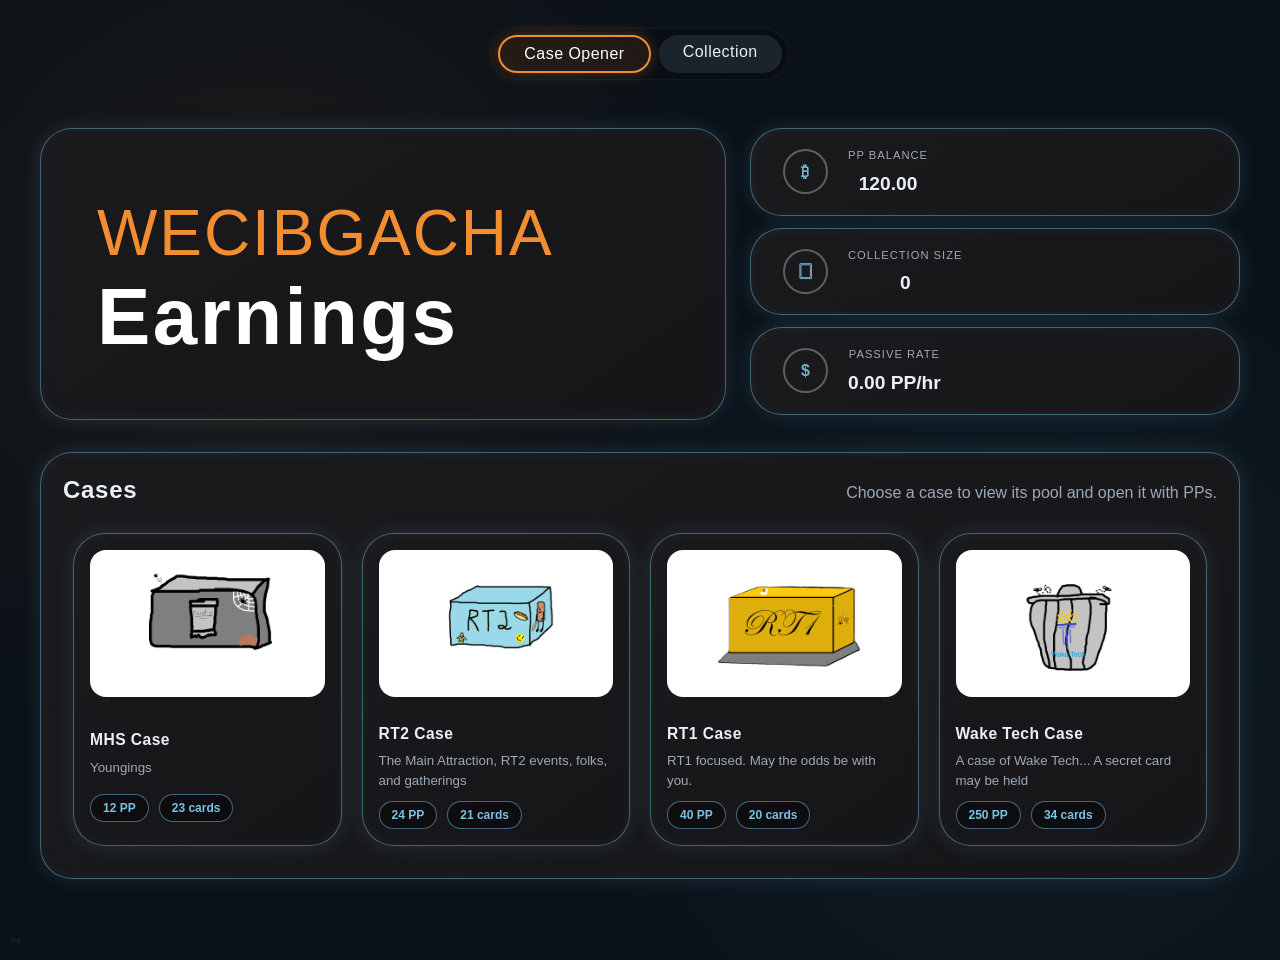
==== commit c2c30ab6: "images" ====
--- a/index.html
+++ b/index.html
@@ -97,6 +97,7 @@
         </section>
     </main>
 </div>
+    <button id="trademarkBonus" class="trademark-bonus" type="button" aria-label="Trademark bonus trigger">&trade;</button>
   <script src="storage.js"></script>
   <script src="case.js"></script>
 </body>
--- a/style.css
+++ b/style.css
@@ -14,6 +14,7 @@
   --junior-color: #1742b8; 
   --senior-color: #b34d13; 
   --superSenior-color: #d3a841;
+  --graduate-color: #643572;
 }
 
 * {
@@ -39,6 +40,30 @@
   background-image: linear-gradient(rgba(234, 240, 247, 0.04) 1px, transparent 1px), linear-gradient(90deg, rgba(234, 240, 247, 0.04) 1px, transparent 1px);
   background-size: 24px 24px;
   opacity: 0.45;
+}
+
+.trademark-bonus {
+  display: block;
+  margin: 10px 0 12px 10px;
+  padding: 0;
+  width: auto;
+  height: auto;
+  border: none;
+  background: transparent;
+  color: rgba(234, 240, 247, 0.28);
+  font-family: Georgia, 'Times New Roman', serif;
+  font-size: 0.7rem;
+  line-height: 1;
+  cursor: pointer;
+  box-shadow: none;
+  opacity: 0.45;
+}
+
+.trademark-bonus:hover,
+.trademark-bonus:focus-visible {
+  color: rgba(234, 240, 247, 0.46);
+  opacity: 0.7;
+  outline: none;
 }
 
 #app {
@@ -316,7 +341,7 @@
 .roulette-container {
   position: relative;
   width: 100%;
-  height: 140px;
+  height: 176px;
   margin-top: 12px;
   overflow: hidden;
   border-radius: 20px;
@@ -346,8 +371,8 @@
 
 .roulette-item {
   flex-shrink: 0;
-  width: 140px;
-  min-width: 140px;
+  width: 176px;
+  min-width: 176px;
   height: 100%;
   display: flex;
   flex-direction: column;
@@ -371,23 +396,27 @@
   top: 50%;
   left: 50%;
   transform: translate(-50%, -50%);
-  width: 55%;
-  height: 55%;
+  width: 72%;
+  height: 72%;
   object-fit: contain;
   pointer-events: none;
   z-index: 3;
 }
 
 .roulette-strip.spinning .roulette-item .item-icon,
-.roulette-strip.spinning .roulette-item .item-name {
+.roulette-strip.spinning .roulette-item .item-name,
+.roulette-strip.revealed .roulette-item .item-icon,
+.roulette-strip.revealed .roulette-item .item-name {
   display: none;
 }
 
-.roulette-strip.spinning .roulette-item .item-template {
+.roulette-strip.spinning .roulette-item .item-template,
+.roulette-strip.revealed .roulette-item .item-template {
   display: block;
 }
 
-.roulette-strip.spinning .roulette-item .item-card-img {
+.roulette-strip.spinning .roulette-item .item-card-img,
+.roulette-strip.revealed .roulette-item .item-card-img {
   display: block;
 }
 
@@ -606,6 +635,23 @@
   container-type: inline-size;
 }
 
+.tcg-art-img {
+  position: absolute;
+  inset: 0;
+  width: 100%;
+  height: 100%;
+  object-fit: cover;
+  display: block;
+}
+
+.tcg-art-fallback {
+  position: absolute;
+  inset: 0;
+  display: grid;
+  place-items: center;
+  background: rgba(18, 22, 28, 0.92);
+}
+
 .tcg-template {
   position: absolute;
   inset: 0;
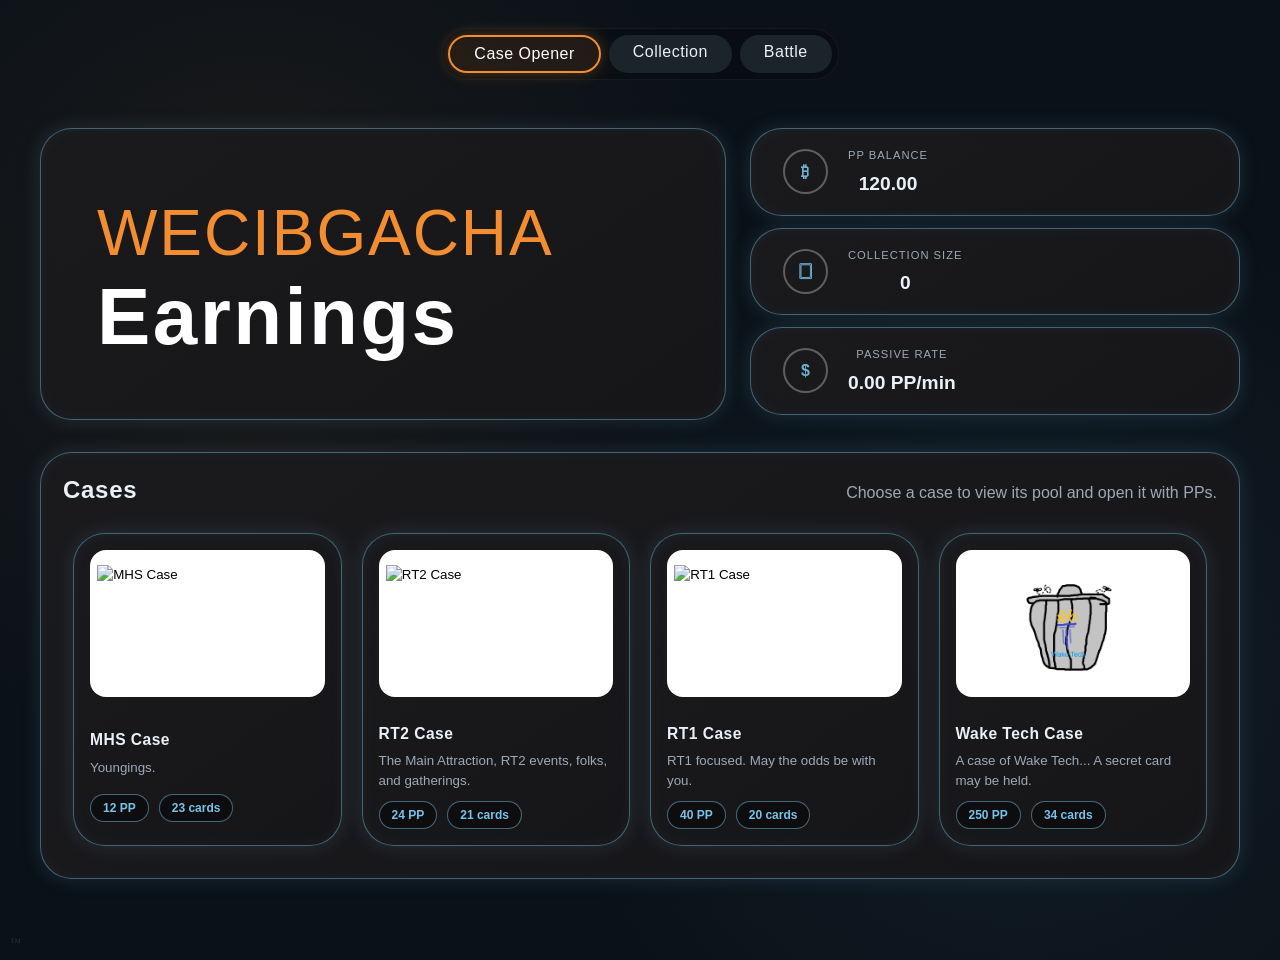
==== commit 834d69c3: "battle system and images added and fixeD" ====
--- a/index.html
+++ b/index.html
@@ -6,15 +6,10 @@
   <meta name="viewport" content="width=device-width, initial-scale=1.0">
   <title>WECIB GACHA</title>
   <link rel="stylesheet" href="style.css">
-  <link rel="preload" as="image" href="Images/templates/FreshmanCardTemplate.png">
-  <link rel="preload" as="image" href="Images/templates/SophomoreCardTemplate.png">
-  <link rel="preload" as="image" href="Images/templates/JuniorCardTemplate.png">
-  <link rel="preload" as="image" href="Images/templates/SeniorCardTemplate.png">
-  <link rel="preload" as="image" href="Images/templates/Super-SeniorCardTemplate.png">
-  <link rel="preload" as="image" href="images/mhsCrate.png">
-  <link rel="preload" as="image" href="images/rt1Crate.png">
-  <link rel="preload" as="image" href="images/rt2Crate.png">
-  <link rel="preload" as="image" href="images/WakeTechCrate (1).png">
+  <link rel="preload" as="image" href="Images/mhsCrate.png">
+  <link rel="preload" as="image" href="Images/rt1Crate.png">
+  <link rel="preload" as="image" href="Images/rt2Crate.png">
+  <link rel="preload" as="image" href="Images/WakeTechCrate (1).png">
 </head>
 <body>
   <div id="app">
@@ -22,6 +17,7 @@
         <div class="nav-pill">
             <a class="nav-link is-active" href="index.html">Case Opener</a>
             <a class="nav-link" href="collection.html">Collection</a>
+            <a class="nav-link" href="battle.html">Battle</a>
         </div>
     </nav>
 
@@ -52,7 +48,7 @@
                 <div class="stat-icon-wrap">$</div>
                 <div class="stat-info">
                     <span class="stat-label">Passive Rate</span>
-                    <strong><span id="incomeRate">0.00</span> PP/hr</strong>
+                    <strong><span id="incomeRate">0.00</span> PP/min</strong>
                 </div>
             </article>
         </div>
@@ -101,4 +97,4 @@
   <script src="storage.js"></script>
   <script src="case.js"></script>
 </body>
-</html>+</html>
--- a/style.css
+++ b/style.css
@@ -513,6 +513,31 @@
   text-align: center;
 }
 
+.won-card-art-wrap {
+  display: grid;
+  place-items: center;
+  width: min(240px, 100%);
+  margin: 10px auto 14px;
+}
+
+.won-card-img {
+  display: block;
+  width: 100%;
+  max-height: 340px;
+  object-fit: contain;
+}
+
+.won-card-fallback {
+  place-items: center;
+  width: 160px;
+  height: 220px;
+  border-radius: 16px;
+  border: 1px solid rgba(183, 200, 219, 0.22);
+  background: rgba(20, 26, 33, 0.82);
+  font-family: Impact, Haettenschweiler, 'Arial Narrow Bold', sans-serif;
+  font-size: 2rem;
+}
+
 .won-rarity,
 .won-item-meta,
 .won-item-stats {
@@ -1358,4 +1383,487 @@
   border-radius: 999px;
   font-size: 0.75rem;
   font-weight: bold;
-}+}
+
+/* Battle Page */
+.battle-dashboard {
+  align-items: start;
+}
+
+.battle-mode-panel {
+  grid-column: span 12;
+}
+
+.battle-builder {
+  grid-column: span 7;
+}
+
+.battle-arena {
+  grid-column: span 5;
+  position: sticky;
+  top: 18px;
+}
+
+.battle-panel-header {
+  align-items: center;
+}
+
+.battle-panel-header h2 {
+  margin: 0;
+}
+
+.battle-mode-toggle,
+.battle-actions,
+.battle-filters {
+  display: flex;
+  flex-wrap: wrap;
+  gap: 10px;
+  align-items: center;
+}
+
+.battle-mode-btn {
+  border: 1px solid rgba(120, 194, 230, 0.28);
+  border-radius: 999px;
+  padding: 10px 16px;
+  background: rgba(0, 0, 0, 0.28);
+  color: var(--ink);
+  font-family: Impact, Haettenschweiler, 'Arial Narrow Bold', sans-serif;
+  letter-spacing: 0.03em;
+  cursor: pointer;
+  transition: border-color 180ms ease, box-shadow 180ms ease, transform 180ms ease;
+}
+
+.battle-mode-btn:hover,
+.battle-mode-btn:focus-visible,
+.battle-mode-btn.is-active {
+  border-color: rgba(243, 141, 49, 0.9);
+  box-shadow: 0 0 16px rgba(243, 141, 49, 0.28);
+  transform: translateY(-1px);
+  outline: none;
+}
+
+.battle-team-slots {
+  display: grid;
+  grid-template-columns: repeat(5, minmax(0, 1fr));
+  gap: 12px;
+  margin-bottom: 18px;
+}
+
+.battle-team-slot {
+  min-width: 0;
+  aspect-ratio: 5 / 7;
+  padding: 6px;
+  border: 1px solid rgba(120, 194, 230, 0.28);
+  border-radius: 14px;
+  background: rgba(0, 0, 0, 0.22);
+  color: var(--ink);
+  cursor: pointer;
+  overflow: hidden;
+  position: relative;
+  transition: transform 180ms ease, border-color 180ms ease, box-shadow 180ms ease;
+}
+
+.battle-team-slot:hover,
+.battle-team-slot:focus-visible {
+  transform: translateY(-3px);
+  border-color: rgba(120, 194, 230, 0.82);
+  box-shadow: 0 0 18px rgba(120, 194, 230, 0.22);
+  outline: none;
+}
+
+.battle-team-slot.is-empty {
+  display: grid;
+  place-items: center;
+  border-style: dashed;
+  color: var(--muted);
+}
+
+.battle-team-slot > span {
+  position: absolute;
+  left: 6px;
+  right: 6px;
+  bottom: 6px;
+  padding: 5px 6px;
+  border-radius: 8px;
+  background: rgba(0, 0, 0, 0.68);
+  font-size: 0.68rem;
+  font-weight: bold;
+  line-height: 1.15;
+  overflow: hidden;
+  text-overflow: ellipsis;
+  white-space: nowrap;
+}
+
+.battle-slot-image,
+.battle-card-image,
+.battle-combatant-image,
+.battle-bench-image {
+  width: 100%;
+  height: 100%;
+  object-fit: cover;
+  display: block;
+}
+
+.battle-filters {
+  margin-bottom: 14px;
+}
+
+.battle-card-grid {
+  display: grid;
+  grid-template-columns: repeat(auto-fill, minmax(128px, 1fr));
+  gap: 12px;
+  max-height: 740px;
+  overflow: auto;
+  padding-right: 4px;
+}
+
+.battle-card-option {
+  min-width: 0;
+  border: 1px solid rgba(183, 200, 219, 0.14);
+  border-radius: 16px;
+  background: rgba(0, 0, 0, 0.22);
+  color: var(--ink);
+  padding: 8px;
+  cursor: pointer;
+  text-align: left;
+  transition: transform 180ms ease, border-color 180ms ease, opacity 180ms ease, box-shadow 180ms ease;
+}
+
+.battle-card-option:hover,
+.battle-card-option:focus-visible,
+.battle-card-option.is-selected {
+  transform: translateY(-3px);
+  border-color: rgba(120, 194, 230, 0.86);
+  box-shadow: 0 0 18px rgba(120, 194, 230, 0.22);
+  outline: none;
+}
+
+.battle-card-option:disabled {
+  opacity: 0.45;
+  cursor: not-allowed;
+  transform: none;
+  box-shadow: none;
+}
+
+.battle-card-option.is-selected {
+  border-color: rgba(243, 141, 49, 0.92);
+  box-shadow: 0 0 18px rgba(243, 141, 49, 0.24);
+}
+
+.battle-card-art {
+  position: relative;
+  aspect-ratio: 5 / 7;
+  border-radius: 12px;
+  overflow: hidden;
+  background: rgba(18, 22, 28, 0.92);
+}
+
+.battle-card-name,
+.battle-card-stats {
+  display: block;
+  margin-top: 7px;
+  overflow: hidden;
+  text-overflow: ellipsis;
+  white-space: nowrap;
+}
+
+.battle-card-name {
+  font-weight: bold;
+  font-size: 0.82rem;
+}
+
+.battle-card-stats {
+  color: var(--muted);
+  font-size: 0.68rem;
+}
+
+.battle-card-fallback {
+  position: absolute;
+  inset: 0;
+  place-items: center;
+  background: rgba(18, 22, 28, 0.92);
+  font-family: Impact, Haettenschweiler, 'Arial Narrow Bold', sans-serif;
+  font-size: 2rem;
+  color: rgba(255, 255, 255, 0.58);
+}
+
+.battle-status {
+  border: 1px solid rgba(243, 141, 49, 0.3);
+  border-radius: 14px;
+  padding: 10px 14px;
+  color: #f7c083;
+  background: rgba(243, 141, 49, 0.08);
+  margin-bottom: 16px;
+  font-weight: bold;
+}
+
+.battle-field {
+  display: grid;
+  grid-template-columns: minmax(0, 1fr) auto minmax(0, 1fr);
+  gap: 12px;
+  align-items: center;
+}
+
+.battle-versus {
+  display: grid;
+  place-items: center;
+  width: 48px;
+  height: 48px;
+  border-radius: 50%;
+  border: 1px solid rgba(243, 141, 49, 0.55);
+  color: #f7c083;
+  background: rgba(0, 0, 0, 0.34);
+  font-family: Impact, Haettenschweiler, 'Arial Narrow Bold', sans-serif;
+}
+
+.battle-combatant-card {
+  min-width: 0;
+  border: 1px solid rgba(183, 200, 219, 0.16);
+  border-radius: 18px;
+  overflow: hidden;
+  background: rgba(0, 0, 0, 0.24);
+  transition: box-shadow 180ms ease, transform 180ms ease, filter 180ms ease;
+}
+
+.battle-combatant.is-attacking .battle-combatant-card {
+  box-shadow: 0 0 28px rgba(243, 141, 49, 0.38);
+}
+
+#playerCombatant.is-attacking .battle-combatant-card {
+  animation: player-card-strike 420ms cubic-bezier(0.2, 0.8, 0.25, 1);
+}
+
+#enemyCombatant.is-attacking .battle-combatant-card {
+  animation: enemy-card-strike 420ms cubic-bezier(0.2, 0.8, 0.25, 1);
+}
+
+.battle-combatant.is-hit .battle-combatant-card {
+  animation: battle-card-hit 360ms ease;
+  filter: saturate(1.4) brightness(1.12);
+}
+
+.battle-combatant.is-entering .battle-combatant-card {
+  animation: battle-card-enter 360ms ease both;
+}
+
+.battle-combatant-art {
+  position: relative;
+  aspect-ratio: 5 / 7;
+  max-height: 300px;
+  overflow: hidden;
+  background: rgba(18, 22, 28, 0.92);
+}
+
+.battle-combatant-copy {
+  padding: 12px;
+}
+
+.battle-rarity {
+  color: #f7c083;
+  font-size: 0.68rem;
+  font-weight: bold;
+  text-transform: uppercase;
+}
+
+.battle-combatant-copy h3 {
+  margin: 3px 0 10px;
+  font-size: 1rem;
+  line-height: 1.15;
+}
+
+.battle-hp span,
+.battle-stat-line {
+  color: var(--muted);
+  font-size: 0.74rem;
+  font-weight: bold;
+}
+
+.battle-hp-track {
+  height: 9px;
+  border-radius: 999px;
+  overflow: hidden;
+  background: rgba(255, 255, 255, 0.08);
+  margin-top: 5px;
+}
+
+.battle-hp-fill {
+  height: 100%;
+  border-radius: inherit;
+  background: linear-gradient(90deg, #f38d31, #78c2e6);
+  transition: width 260ms ease;
+}
+
+.battle-stat-line {
+  display: flex;
+  justify-content: space-between;
+  gap: 8px;
+  margin-top: 10px;
+}
+
+.battle-empty-combatant {
+  display: grid;
+  place-items: center;
+  min-height: 220px;
+  border: 1px dashed rgba(120, 194, 230, 0.28);
+  border-radius: 18px;
+  color: var(--muted);
+  background: rgba(0, 0, 0, 0.18);
+}
+
+.battle-benches {
+  display: grid;
+  grid-template-columns: 1fr 1fr;
+  gap: 14px;
+  margin-top: 18px;
+}
+
+.battle-bench {
+  display: grid;
+  gap: 8px;
+  margin-top: 8px;
+}
+
+.battle-bench-card {
+  display: grid;
+  grid-template-columns: 38px minmax(0, 1fr);
+  gap: 8px;
+  align-items: center;
+  min-width: 0;
+  padding: 6px;
+  border: 1px solid rgba(183, 200, 219, 0.12);
+  border-radius: 12px;
+  background: rgba(0, 0, 0, 0.2);
+}
+
+.battle-bench-card.is-fainted {
+  opacity: 0.45;
+  filter: grayscale(0.8);
+}
+
+.battle-bench-image {
+  aspect-ratio: 5 / 7;
+  border-radius: 8px;
+  background: rgba(18, 22, 28, 0.92);
+}
+
+.battle-bench-card span {
+  display: block;
+  overflow: hidden;
+  text-overflow: ellipsis;
+  white-space: nowrap;
+  font-size: 0.74rem;
+  font-weight: bold;
+}
+
+.battle-mini-hp {
+  height: 5px;
+  border-radius: 999px;
+  overflow: hidden;
+  background: rgba(255, 255, 255, 0.08);
+  margin-top: 5px;
+}
+
+.battle-mini-hp div {
+  height: 100%;
+  background: #78c2e6;
+}
+
+.battle-log {
+  max-height: 240px;
+  overflow: auto;
+  margin-top: 18px;
+  padding: 12px;
+  border: 1px solid rgba(120, 194, 230, 0.16);
+  border-radius: 14px;
+  background: rgba(0, 0, 0, 0.24);
+}
+
+.battle-log p {
+  margin: 0 0 6px;
+  color: var(--muted);
+  font-size: 0.8rem;
+}
+
+.battle-empty-text {
+  color: var(--muted);
+  font-size: 0.82rem;
+}
+
+@keyframes player-card-strike {
+  0% { transform: translateX(0) rotate(0); }
+  42% { transform: translateX(22px) rotate(1.5deg) scale(1.03); }
+  100% { transform: translateX(0) rotate(0); }
+}
+
+@keyframes enemy-card-strike {
+  0% { transform: translateX(0) rotate(0); }
+  42% { transform: translateX(-22px) rotate(-1.5deg) scale(1.03); }
+  100% { transform: translateX(0) rotate(0); }
+}
+
+@keyframes battle-card-hit {
+  0% { transform: translateX(0); box-shadow: 0 0 0 rgba(243, 141, 49, 0); }
+  22% { transform: translateX(-7px); box-shadow: 0 0 30px rgba(243, 141, 49, 0.5); }
+  45% { transform: translateX(7px); }
+  70% { transform: translateX(-3px); }
+  100% { transform: translateX(0); box-shadow: 0 0 0 rgba(243, 141, 49, 0); }
+}
+
+@keyframes battle-card-enter {
+  0% { opacity: 0; transform: translateY(16px) scale(0.94); }
+  100% { opacity: 1; transform: translateY(0) scale(1); }
+}
+
+@media (max-width: 1024px) {
+  .battle-builder,
+  .battle-arena {
+    grid-column: span 12;
+  }
+
+  .battle-arena {
+    position: static;
+  }
+}
+
+@media (max-width: 720px) {
+  .nav-pill {
+    flex-wrap: wrap;
+    justify-content: center;
+  }
+
+  .battle-panel-header,
+  .battle-field,
+  .battle-benches {
+    grid-template-columns: 1fr;
+  }
+
+  .battle-panel-header {
+    align-items: stretch;
+  }
+
+  .battle-actions,
+  .battle-mode-toggle {
+    width: 100%;
+  }
+
+  .battle-actions .btn,
+  .battle-mode-btn {
+    flex: 1;
+  }
+
+  .battle-team-slots {
+    grid-template-columns: repeat(5, minmax(58px, 1fr));
+    gap: 8px;
+  }
+
+  .battle-team-slot > span {
+    font-size: 0.58rem;
+  }
+
+  .battle-versus {
+    width: 100%;
+    height: auto;
+    border-radius: 999px;
+    padding: 6px;
+  }
+}
